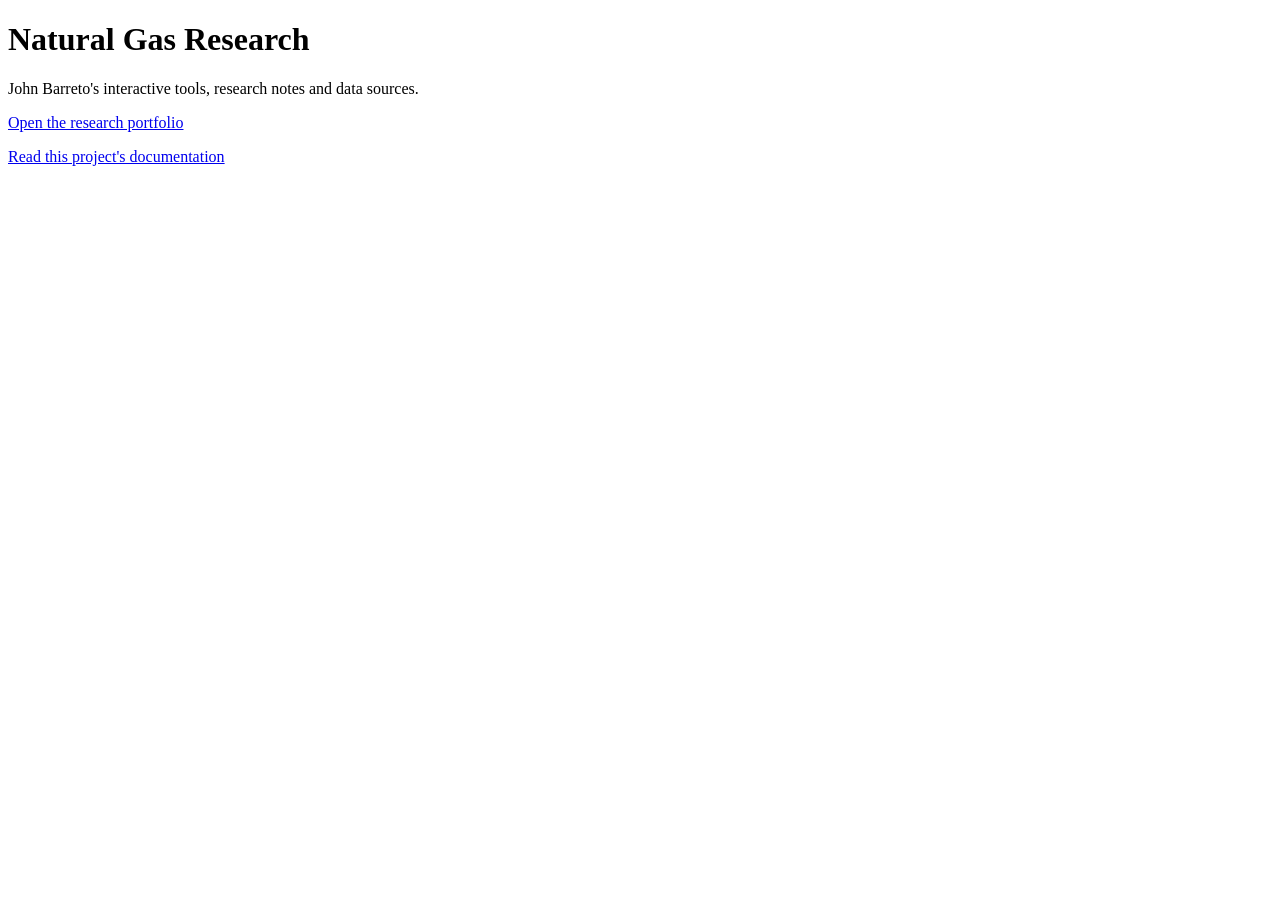
==== lab/index.html @ 30148e34 "Publish storage forecaster source, data snapshot and research documentation" ====
<!doctype html>
<html lang="en">
<head><meta charset="utf-8"><meta name="viewport" content="width=device-width,initial-scale=1"><title>John Barreto · Natural Gas Research</title></head>
<body><main><h1>Natural Gas Research</h1><p>John Barreto's interactive tools, research notes and data sources.</p><p><a href="https://neurax-jb.github.io/Henry-Hub-Futures-Curve-Explorer-How-the-Natural-Gas-Market-prices-winter/lab/">Open the research portfolio</a></p><p><a href="../README.md">Read this project's documentation</a></p></main></body>
</html>
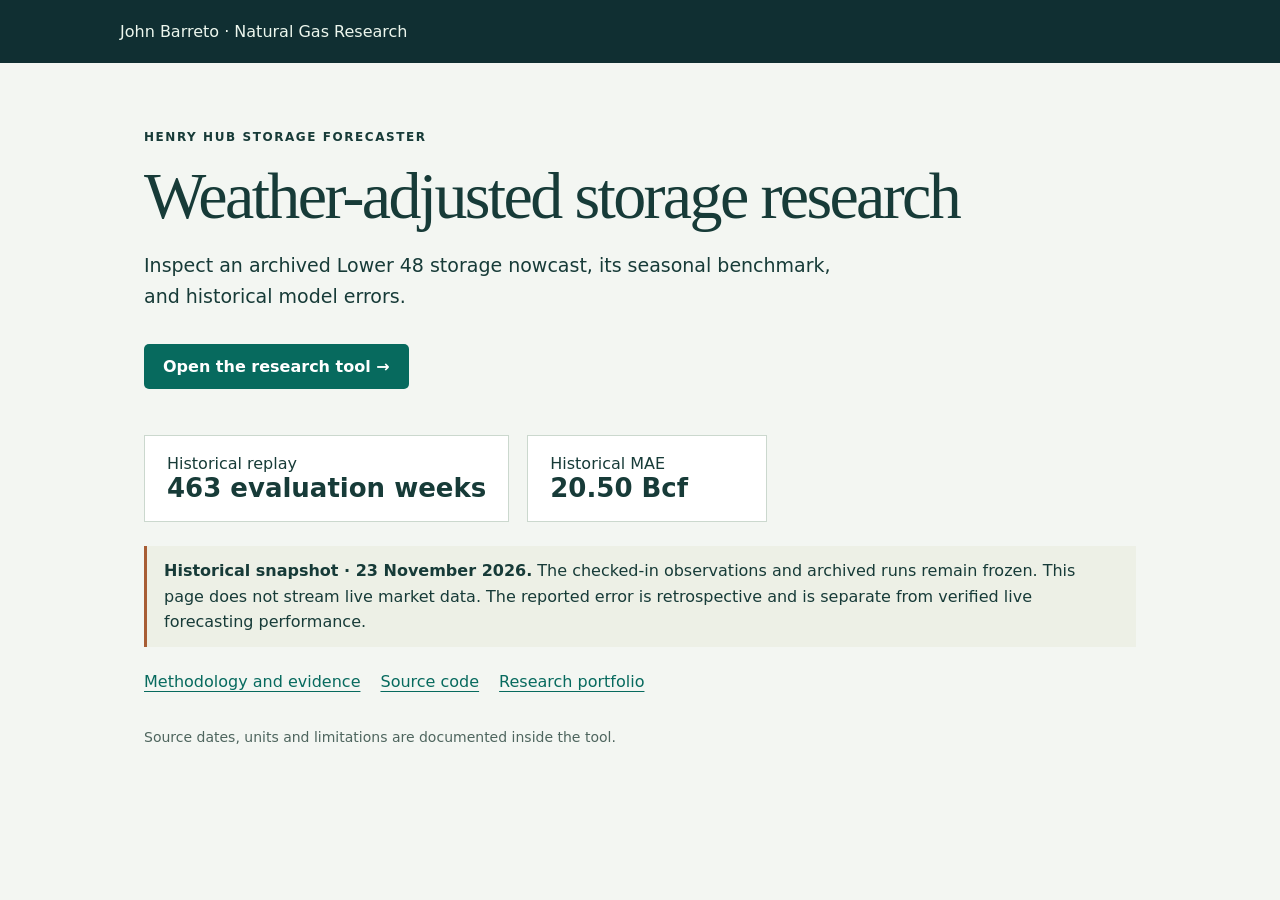
==== commit 4890dff5: "Fix 15 storage research and dashboard issues; add reproducible validation" ====
--- a/lab/index.html
+++ b/lab/index.html
@@ -1,5 +1 @@
-<!doctype html>
-<html lang="en">
-<head><meta charset="utf-8"><meta name="viewport" content="width=device-width,initial-scale=1"><title>John Barreto · Natural Gas Research</title></head>
-<body><main><h1>Natural Gas Research</h1><p>John Barreto's interactive tools, research notes and data sources.</p><p><a href="https://neurax-jb.github.io/Henry-Hub-Futures-Curve-Explorer-How-the-Natural-Gas-Market-prices-winter/lab/">Open the research portfolio</a></p><p><a href="../README.md">Read this project's documentation</a></p></main></body>
-</html>
+<!doctype html><html lang="en"><head><meta charset="utf-8"><meta name="viewport" content="width=device-width,initial-scale=1"><meta http-equiv="refresh" content="0; url=../"><title>Project home</title></head><body><p><a href="../">Open the project home</a></p></body></html>
